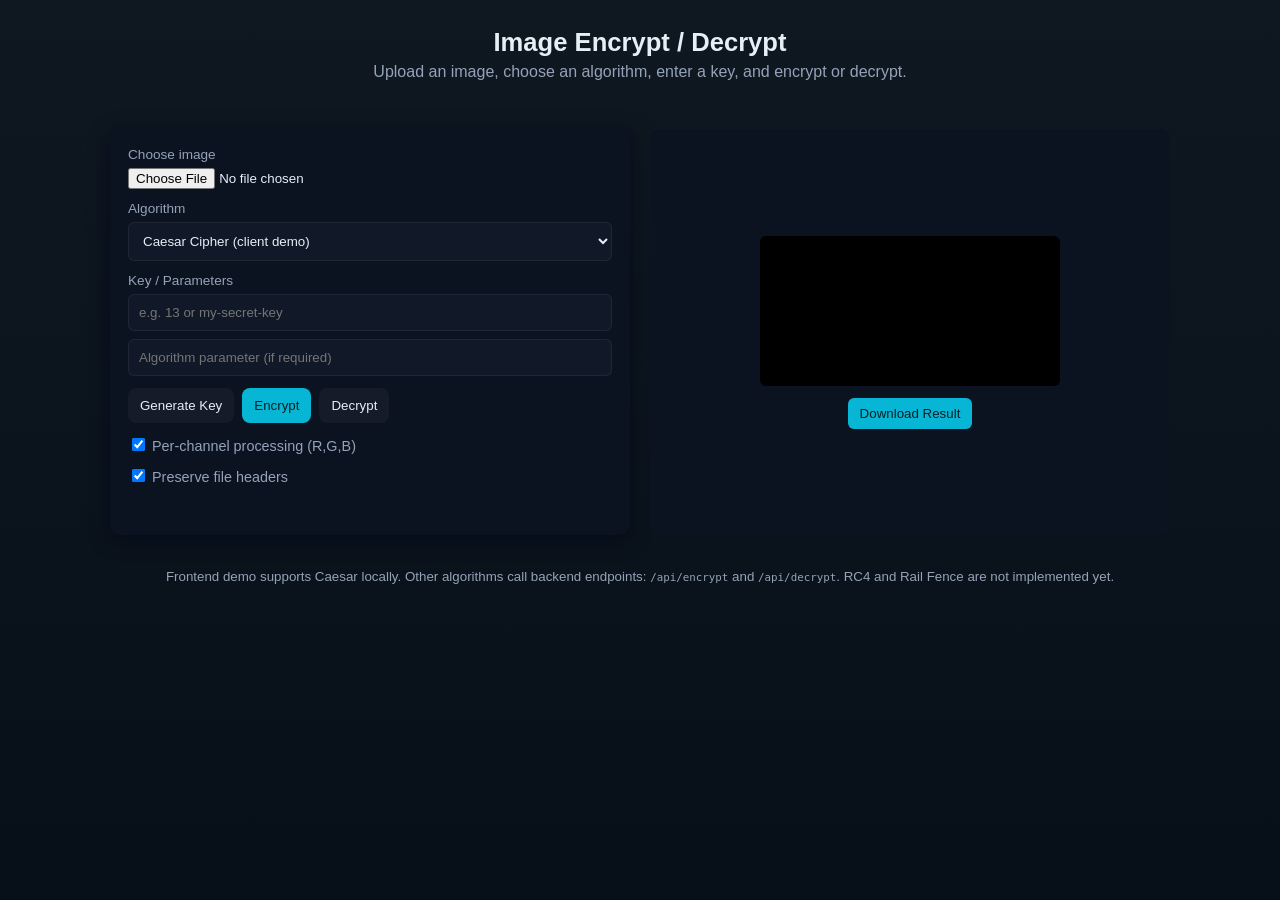
==== frontend/index.html @ 369f66a5 "Initial commit: cipher project report and implementation" ====
<!doctype html>
<html lang="en">
<head>
  <meta charset="utf-8">
  <meta name="viewport" content="width=device-width,initial-scale=1">
  <title>Cipher — Image Encrypt/Decrypt</title>
  <link rel="stylesheet" href="styles.css">
</head>
<body>
  <header>
    <h1>Image Encrypt / Decrypt</h1>
    <p class="subtitle">Upload an image, choose an algorithm, enter a key, and encrypt or decrypt.</p>
  </header>

  <main>
    <section class="controls">
      <label class="file">
        <span>Choose image</span>
        <input id="imageInput" type="file" accept="image/*">
      </label>

      <label class="select">
        <span>Algorithm</span>
        <select id="algorithm">
          <option value="caesar">Caesar Cipher (client demo)</option>
          <option value="multiplicative">Multiplicative Cipher</option>
          <option value="affine">Affine Cipher</option>
          <option value="playfair">Playfair Cipher</option>
          <option value="hill">Hill Cipher</option>
          <option value="railfence">Rail Fence Cipher</option>
          <option value="dh">Diffie-Hellman (key exchange)</option>
          <option value="rsa">RSA</option>
          <option value="rc4">RC4</option>
        </select>
      </label>
      <div id="algNote" class="alg-note" aria-live="polite"></div>

      <label class="key">
        <span>Key / Parameters</span>
        <input id="keyInput" type="text" placeholder="e.g. 13 or my-secret-key">
        <input id="paramInput" type="text" placeholder="Algorithm parameter (if required)" style="margin-top:8px;">
      </label>

      <div class="buttons">
        <button id="generateKey">Generate Key</button>
        <button id="encryptBtn" class="primary">Encrypt</button>
        <button id="decryptBtn">Decrypt</button>
      </div>

      <div class="options">
        <label><input id="perChannel" type="checkbox" checked> Per-channel processing (R,G,B)</label>
        <label><input id="preserveHeader" type="checkbox" checked> Preserve file headers</label>
      </div>

      <div id="messages" aria-live="polite"></div>
    </section>

    <section class="preview">
      <canvas id="canvas" aria-label="Image preview"></canvas>
      <div class="preview-actions">
        <button id="downloadBtn" disabled>Download Result</button>
      </div>
    </section>
  </main>

  <footer>
    <small>Frontend demo supports Caesar locally. Other algorithms call backend endpoints: <code>/api/encrypt</code> and <code>/api/decrypt</code>. RC4 and Rail Fence are not implemented yet.</small>
  </footer>

  <script src="app.js"></script>
</body>
</html>
---- frontend/styles.css ----
:root{
  --bg:#0f1720;
  --card:#0b1220;
  --muted:#94a3b8;
  --accent:#06b6d4;
  --soft:#111827;
  --glass:rgba(255,255,255,0.03);
}
*{box-sizing:border-box}
html,body{height:100%;margin:0;font-family:Inter,Segoe UI,Helvetica,Arial,sans-serif;background:linear-gradient(180deg,var(--bg),#071019);color:#e6eef6}
header{padding:28px 20px;text-align:center}
header h1{margin:0;font-size:1.6rem}
.subtitle{margin:6px 0 0;color:var(--muted)}
main{display:grid;grid-template-columns:1fr 1fr;gap:20px;padding:20px;max-width:1100px;margin:0 auto}
.controls{background:var(--card);padding:18px;border-radius:10px;box-shadow:0 4px 20px rgba(2,6,23,0.6)}
.preview{background:var(--card);padding:18px;border-radius:10px;display:flex;flex-direction:column;align-items:center;justify-content:center}
label{display:block;margin-bottom:12px}
label span{display:block;color:var(--muted);font-size:0.85rem;margin-bottom:6px}
.alg-note{color:var(--muted);font-size:0.9rem;margin:6px 0 12px}
.file input{display:inline-block}
.select select, .key input{width:100%;padding:10px;border-radius:6px;border:1px solid rgba(255,255,255,0.06);background:var(--soft);color:inherit}
.buttons{display:flex;gap:8px;margin-top:6px}
.buttons button{padding:10px 12px;border-radius:8px;border:0;background:rgba(255,255,255,0.04);color:inherit;cursor:pointer}
.buttons .primary{background:var(--accent);color:#052025}
.options{margin-top:12px;color:var(--muted);font-size:0.9rem}
#messages{margin-top:12px;color:var(--muted);min-height:20px}
canvas{max-width:100%;border-radius:6px;background:#000}
.preview-actions{margin-top:12px}
.preview-actions button{padding:8px 12px;border-radius:6px;border:0;background:var(--accent);color:#052025;cursor:pointer}
footer{text-align:center;padding:12px;color:var(--muted)}
@media (max-width:900px){main{grid-template-columns:1fr;padding:12px}}
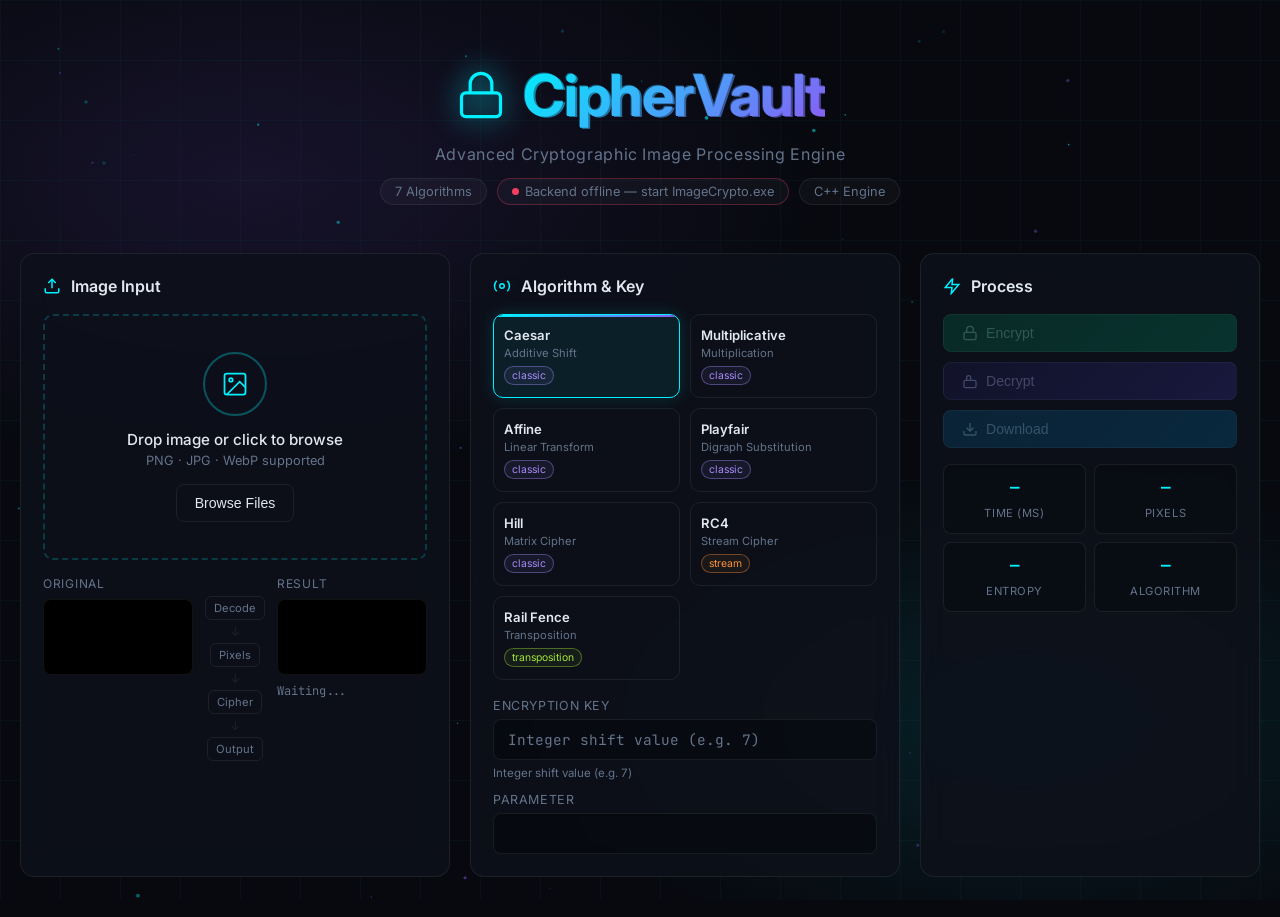
==== commit 3191fa97: "Refactor code structure for improved readability and maintainability" ====
--- a/frontend/index.html
+++ b/frontend/index.html
@@ -1,72 +1,281 @@
 <!doctype html>
 <html lang="en">
-<head>
-  <meta charset="utf-8">
-  <meta name="viewport" content="width=device-width,initial-scale=1">
-  <title>Cipher — Image Encrypt/Decrypt</title>
-  <link rel="stylesheet" href="styles.css">
-</head>
-<body>
-  <header>
-    <h1>Image Encrypt / Decrypt</h1>
-    <p class="subtitle">Upload an image, choose an algorithm, enter a key, and encrypt or decrypt.</p>
-  </header>
-
-  <main>
-    <section class="controls">
-      <label class="file">
-        <span>Choose image</span>
-        <input id="imageInput" type="file" accept="image/*">
-      </label>
-
-      <label class="select">
-        <span>Algorithm</span>
-        <select id="algorithm">
-          <option value="caesar">Caesar Cipher (client demo)</option>
-          <option value="multiplicative">Multiplicative Cipher</option>
-          <option value="affine">Affine Cipher</option>
-          <option value="playfair">Playfair Cipher</option>
-          <option value="hill">Hill Cipher</option>
-          <option value="railfence">Rail Fence Cipher</option>
-          <option value="dh">Diffie-Hellman (key exchange)</option>
-          <option value="rsa">RSA</option>
-          <option value="rc4">RC4</option>
-        </select>
-      </label>
-      <div id="algNote" class="alg-note" aria-live="polite"></div>
-
-      <label class="key">
-        <span>Key / Parameters</span>
-        <input id="keyInput" type="text" placeholder="e.g. 13 or my-secret-key">
-        <input id="paramInput" type="text" placeholder="Algorithm parameter (if required)" style="margin-top:8px;">
-      </label>
-
-      <div class="buttons">
-        <button id="generateKey">Generate Key</button>
-        <button id="encryptBtn" class="primary">Encrypt</button>
-        <button id="decryptBtn">Decrypt</button>
-      </div>
-
-      <div class="options">
-        <label><input id="perChannel" type="checkbox" checked> Per-channel processing (R,G,B)</label>
-        <label><input id="preserveHeader" type="checkbox" checked> Preserve file headers</label>
-      </div>
-
-      <div id="messages" aria-live="polite"></div>
-    </section>
-
-    <section class="preview">
-      <canvas id="canvas" aria-label="Image preview"></canvas>
-      <div class="preview-actions">
-        <button id="downloadBtn" disabled>Download Result</button>
-      </div>
-    </section>
-  </main>
-
-  <footer>
-    <small>Frontend demo supports Caesar locally. Other algorithms call backend endpoints: <code>/api/encrypt</code> and <code>/api/decrypt</code>. RC4 and Rail Fence are not implemented yet.</small>
-  </footer>
-
-  <script src="app.js"></script>
-</body>
-</html>+    <head>
+        <meta charset="UTF-8" />
+        <meta name="viewport" content="width=device-width, initial-scale=1.0" />
+        <title>CipherVault — Image Encryption System</title>
+        <link rel="stylesheet" href="styles.css" />
+        <link
+            href="https://fonts.googleapis.com/css2?family=Inter:wght@300;400;500;600;700&family=JetBrains+Mono:wght@400;500&display=swap"
+            rel="stylesheet"
+        />
+    </head>
+    <body>
+        <div class="bg-layer">
+            <div class="grid-lines"></div>
+            <canvas id="particleCanvas" class="particles"></canvas>
+        </div>
+
+        <header class="hero">
+            <div class="hero-inner">
+                <div class="brand">
+                    <div class="brand-icon">
+                        <svg
+                            viewBox="0 0 24 24"
+                            fill="none"
+                            stroke="currentColor"
+                            stroke-width="1.5"
+                        >
+                            <rect x="3" y="11" width="18" height="11" rx="2" />
+                            <path d="M7 11V7a5 5 0 0 1 10 0v4" />
+                        </svg>
+                    </div>
+                    <h1 class="brand-name" data-text="CipherVault">
+                        CipherVault
+                    </h1>
+                </div>
+                <p class="hero-tagline">
+                    Advanced Cryptographic Image Processing Engine
+                </p>
+                <div class="hero-meta">
+                    <span class="meta-badge">7 Algorithms</span>
+                    <span class="meta-badge" id="serverBadge"
+                        ><span class="meta-dot" id="serverDot"></span
+                        ><span id="serverStatus"
+                            >Checking backend...</span
+                        ></span
+                    >
+                    <span class="meta-badge">C++ Engine</span>
+                </div>
+            </div>
+        </header>
+
+        <main class="workspace">
+            <section class="panel upload-panel">
+                <div class="panel-header">
+                    <svg
+                        class="ph-icon"
+                        viewBox="0 0 24 24"
+                        fill="none"
+                        stroke="currentColor"
+                    >
+                        <path d="M21 15v4a2 2 0 0 1-2 2H5a2 2 0 0 1-2-2v-4" />
+                        <polyline points="17 8 12 3 7 8" />
+                        <line x1="12" y1="3" x2="12" y2="15" />
+                    </svg>
+                    <h2>Image Input</h2>
+                </div>
+
+                <div class="dropzone" id="dropzone">
+                    <input
+                        type="file"
+                        id="fileInput"
+                        accept="image/png,image/jpeg,image/webp"
+                        hidden
+                    />
+                    <div class="dz-idle" id="dzIdle">
+                        <div class="dz-icon-ring">
+                            <svg
+                                viewBox="0 0 24 24"
+                                fill="none"
+                                stroke="currentColor"
+                            >
+                                <rect
+                                    x="3"
+                                    y="3"
+                                    width="18"
+                                    height="18"
+                                    rx="2"
+                                />
+                                <circle cx="8.5" cy="8.5" r="1.5" />
+                                <polyline points="21 15 16 10 5 21" />
+                            </svg>
+                        </div>
+                        <p class="dz-title">Drop image or click to browse</p>
+                        <p class="dz-sub">PNG · JPG · WebP supported</p>
+                        <button class="btn btn-outline" id="browseBtn">
+                            Browse Files
+                        </button>
+                    </div>
+                </div>
+
+                <div class="compare-area" id="compareArea" hidden>
+                    <div class="img-slot">
+                        <span class="img-slot-label">Original</span>
+                        <canvas id="canvasOriginal"></canvas>
+                        <span class="img-slot-info" id="infoOriginal"></span>
+                    </div>
+                    <div class="pipeline-vis" id="pipelineVis">
+                        <div class="pv-step" data-step="decode">Decode</div>
+                        <div class="pv-arrow">↓</div>
+                        <div class="pv-step" data-step="extract">Pixels</div>
+                        <div class="pv-arrow">↓</div>
+                        <div class="pv-step" data-step="cipher">Cipher</div>
+                        <div class="pv-arrow">↓</div>
+                        <div class="pv-step" data-step="reconstruct">
+                            Output
+                        </div>
+                    </div>
+                    <div class="img-slot">
+                        <span class="img-slot-label" id="resultLabel"
+                            >Result</span
+                        >
+                        <canvas id="canvasResult"></canvas>
+                        <span class="img-slot-info" id="infoResult"
+                            >Waiting...</span
+                        >
+                    </div>
+                </div>
+            </section>
+
+            <section class="panel config-panel">
+                <div class="panel-header">
+                    <svg
+                        class="ph-icon"
+                        viewBox="0 0 24 24"
+                        fill="none"
+                        stroke="currentColor"
+                    >
+                        <circle cx="12" cy="12" r="3" />
+                        <path
+                            d="M19.07 4.93a10 10 0 0 1 0 14.14M4.93 19.07a10 10 0 0 1 0-14.14"
+                        />
+                    </svg>
+                    <h2>Algorithm &amp; Key</h2>
+                </div>
+
+                <div class="alg-grid" id="algGrid"></div>
+
+                <div class="key-area">
+                    <div class="field-group" id="fieldKey">
+                        <label class="field-label">Encryption Key</label>
+                        <input
+                            type="text"
+                            class="field-input mono"
+                            id="keyInput"
+                            placeholder="Enter key"
+                            autocomplete="off"
+                        />
+                        <span class="field-hint" id="keyHint"></span>
+                    </div>
+                    <div class="field-group" id="fieldParam" hidden>
+                        <label class="field-label" id="paramLabel"
+                            >Parameter</label
+                        >
+                        <input
+                            type="text"
+                            class="field-input mono"
+                            id="paramInput"
+                            placeholder=""
+                            autocomplete="off"
+                        />
+                    </div>
+                </div>
+            </section>
+
+            <section class="panel action-panel">
+                <div class="panel-header">
+                    <svg
+                        class="ph-icon"
+                        viewBox="0 0 24 24"
+                        fill="none"
+                        stroke="currentColor"
+                    >
+                        <polyline
+                            points="13 2 3 14 12 14 11 22 21 10 12 10 13 2"
+                        />
+                    </svg>
+                    <h2>Process</h2>
+                </div>
+
+                <div class="action-btns">
+                    <button class="btn btn-encrypt" id="btnEncrypt" disabled>
+                        <svg
+                            viewBox="0 0 24 24"
+                            fill="none"
+                            stroke="currentColor"
+                        >
+                            <rect x="3" y="11" width="18" height="11" rx="2" />
+                            <path d="M7 11V7a5 5 0 0 1 10 0v4" />
+                        </svg>
+                        Encrypt
+                    </button>
+                    <button class="btn btn-decrypt" id="btnDecrypt" disabled>
+                        <svg
+                            viewBox="0 0 24 24"
+                            fill="none"
+                            stroke="currentColor"
+                        >
+                            <rect x="3" y="11" width="18" height="11" rx="2" />
+                            <path d="M7 11V7a3 3 0 0 1 6 0v4" />
+                        </svg>
+                        Decrypt
+                    </button>
+                    <button class="btn btn-download" id="btnDownload" disabled>
+                        <svg
+                            viewBox="0 0 24 24"
+                            fill="none"
+                            stroke="currentColor"
+                        >
+                            <path
+                                d="M21 15v4a2 2 0 0 1-2 2H5a2 2 0 0 1-2-2v-4"
+                            />
+                            <polyline points="7 10 12 15 17 10" />
+                            <line x1="12" y1="15" x2="12" y2="3" />
+                        </svg>
+                        Download
+                    </button>
+                </div>
+
+                <div class="proc-state" id="procState" hidden>
+                    <div class="proc-ring-wrap">
+                        <div class="proc-ring"></div>
+                        <div class="proc-ring proc-ring-inner"></div>
+                    </div>
+                    <p class="proc-label" id="procLabel">Processing…</p>
+                    <div class="proc-bar-wrap">
+                        <div class="proc-bar" id="procBar"></div>
+                    </div>
+                </div>
+
+                <div class="msg-box" id="msgBox" hidden></div>
+
+                <div class="stats-grid" id="statsGrid" hidden>
+                    <div class="stat-tile">
+                        <span class="st-val" id="stTime">—</span>
+                        <span class="st-key">Time (ms)</span>
+                    </div>
+                    <div class="stat-tile">
+                        <span class="st-val" id="stPixels">—</span>
+                        <span class="st-key">Pixels</span>
+                    </div>
+                    <div class="stat-tile">
+                        <span class="st-val" id="stEntropy">—</span>
+                        <span class="st-key">Entropy</span>
+                    </div>
+                    <div class="stat-tile">
+                        <span class="st-val" id="stAlg">—</span>
+                        <span class="st-key">Algorithm</span>
+                    </div>
+                </div>
+            </section>
+        </main>
+
+        <div class="overlay" id="overlay" hidden>
+            <div class="ov-inner">
+                <div class="ov-rings">
+                    <div class="ov-ring r1"></div>
+                    <div class="ov-ring r2"></div>
+                    <div class="ov-ring r3"></div>
+                </div>
+                <p class="ov-title" id="ovTitle">Encrypting…</p>
+                <p class="ov-sub" id="ovSub">
+                    Sending image to C++ backend engine
+                </p>
+                <div class="ov-steps" id="ovSteps"></div>
+            </div>
+        </div>
+
+        <script src="app.js"></script>
+    </body>
+</html>
--- a/frontend/styles.css
+++ b/frontend/styles.css
@@ -1,31 +1,858 @@
-:root{
-  --bg:#0f1720;
-  --card:#0b1220;
-  --muted:#94a3b8;
-  --accent:#06b6d4;
-  --soft:#111827;
-  --glass:rgba(255,255,255,0.03);
-}
-*{box-sizing:border-box}
-html,body{height:100%;margin:0;font-family:Inter,Segoe UI,Helvetica,Arial,sans-serif;background:linear-gradient(180deg,var(--bg),#071019);color:#e6eef6}
-header{padding:28px 20px;text-align:center}
-header h1{margin:0;font-size:1.6rem}
-.subtitle{margin:6px 0 0;color:var(--muted)}
-main{display:grid;grid-template-columns:1fr 1fr;gap:20px;padding:20px;max-width:1100px;margin:0 auto}
-.controls{background:var(--card);padding:18px;border-radius:10px;box-shadow:0 4px 20px rgba(2,6,23,0.6)}
-.preview{background:var(--card);padding:18px;border-radius:10px;display:flex;flex-direction:column;align-items:center;justify-content:center}
-label{display:block;margin-bottom:12px}
-label span{display:block;color:var(--muted);font-size:0.85rem;margin-bottom:6px}
-.alg-note{color:var(--muted);font-size:0.9rem;margin:6px 0 12px}
-.file input{display:inline-block}
-.select select, .key input{width:100%;padding:10px;border-radius:6px;border:1px solid rgba(255,255,255,0.06);background:var(--soft);color:inherit}
-.buttons{display:flex;gap:8px;margin-top:6px}
-.buttons button{padding:10px 12px;border-radius:8px;border:0;background:rgba(255,255,255,0.04);color:inherit;cursor:pointer}
-.buttons .primary{background:var(--accent);color:#052025}
-.options{margin-top:12px;color:var(--muted);font-size:0.9rem}
-#messages{margin-top:12px;color:var(--muted);min-height:20px}
-canvas{max-width:100%;border-radius:6px;background:#000}
-.preview-actions{margin-top:12px}
-.preview-actions button{padding:8px 12px;border-radius:6px;border:0;background:var(--accent);color:#052025;cursor:pointer}
-footer{text-align:center;padding:12px;color:var(--muted)}
-@media (max-width:900px){main{grid-template-columns:1fr;padding:12px}}
+:root {
+    --bg: #07090f;
+    --bg2: #0c1018;
+    --card: rgba(13, 17, 26, 0.85);
+    --cyan: #00f0ff;
+    --purple: #8b5cf6;
+    --pink: #f43f5e;
+    --green: #22d3ee;
+    --border: rgba(255, 255, 255, 0.07);
+    --text: #e2e8f0;
+    --muted: #64748b;
+    --radius: 14px;
+    --trans: 0.25s ease;
+}
+* {
+    box-sizing: border-box;
+    margin: 0;
+    padding: 0;
+}
+html {
+    scroll-behavior: smooth;
+}
+body {
+    font-family: "Inter", sans-serif;
+    background: var(--bg);
+    color: var(--text);
+    min-height: 100vh;
+    overflow-x: hidden;
+}
+
+/* ─── BACKGROUND ─── */
+.bg-layer {
+    position: fixed;
+    inset: 0;
+    z-index: 0;
+    pointer-events: none;
+    background:
+        radial-gradient(
+            ellipse 80% 60% at 20% 20%,
+            rgba(139, 92, 246, 0.12) 0,
+            transparent 55%
+        ),
+        radial-gradient(
+            ellipse 70% 50% at 80% 80%,
+            rgba(0, 240, 255, 0.1) 0,
+            transparent 55%
+        ),
+        var(--bg);
+}
+.grid-lines {
+    position: absolute;
+    inset: 0;
+    background-image:
+        linear-gradient(rgba(0, 240, 255, 0.03) 1px, transparent 1px),
+        linear-gradient(90deg, rgba(0, 240, 255, 0.03) 1px, transparent 1px);
+    background-size: 60px 60px;
+    animation: gridScroll 30s linear infinite;
+}
+@keyframes gridScroll {
+    to {
+        background-position: 60px 60px;
+    }
+}
+.particles {
+    position: absolute;
+    inset: 0;
+    width: 100%;
+    height: 100%;
+}
+
+/* ─── HERO ─── */
+.hero {
+    position: relative;
+    z-index: 1;
+    text-align: center;
+    padding: 60px 20px 48px;
+}
+.hero-inner {
+    display: inline-flex;
+    flex-direction: column;
+    align-items: center;
+    gap: 14px;
+}
+.brand {
+    display: flex;
+    align-items: center;
+    gap: 16px;
+}
+.brand-icon {
+    width: 52px;
+    height: 52px;
+    color: var(--cyan);
+    filter: drop-shadow(0 0 14px var(--cyan));
+    animation: floatY 3s ease-in-out infinite;
+}
+@keyframes floatY {
+    0%,
+    100% {
+        transform: translateY(0);
+    }
+    50% {
+        transform: translateY(-8px);
+    }
+}
+.brand-name {
+    font-size: clamp(2rem, 5vw, 3.6rem);
+    font-weight: 700;
+    letter-spacing: -0.02em;
+    background: linear-gradient(135deg, var(--cyan), var(--purple));
+    -webkit-background-clip: text;
+    -webkit-text-fill-color: transparent;
+    background-clip: text;
+    position: relative;
+}
+.brand-name::before,
+.brand-name::after {
+    content: attr(data-text);
+    position: absolute;
+    inset: 0;
+    background: inherit;
+    -webkit-background-clip: text;
+    -webkit-text-fill-color: transparent;
+    background-clip: text;
+}
+.brand-name::before {
+    animation: glitch1 4s infinite;
+    left: 2px;
+    top: 1px;
+    opacity: 0.6;
+}
+.brand-name::after {
+    animation: glitch2 4s infinite;
+    left: -2px;
+    top: -1px;
+    opacity: 0.4;
+}
+@keyframes glitch1 {
+    0%,
+    94%,
+    100% {
+        transform: translate(0);
+    }
+    95% {
+        transform: translate(-3px, 1px);
+    }
+    97% {
+        transform: translate(3px, -1px);
+    }
+}
+@keyframes glitch2 {
+    0%,
+    94%,
+    100% {
+        transform: translate(0);
+    }
+    95% {
+        transform: translate(3px, 1px);
+    }
+    97% {
+        transform: translate(-3px, -1px);
+    }
+}
+.hero-tagline {
+    color: var(--muted);
+    font-size: 1rem;
+    letter-spacing: 0.04em;
+}
+.hero-meta {
+    display: flex;
+    gap: 10px;
+    flex-wrap: wrap;
+    justify-content: center;
+}
+.meta-badge {
+    display: flex;
+    align-items: center;
+    gap: 6px;
+    padding: 5px 14px;
+    border: 1px solid var(--border);
+    border-radius: 999px;
+    font-size: 0.8rem;
+    color: var(--muted);
+    background: rgba(255, 255, 255, 0.03);
+}
+.meta-dot {
+    width: 7px;
+    height: 7px;
+    border-radius: 50%;
+    background: var(--muted);
+}
+.meta-dot.online {
+    background: var(--green);
+    box-shadow: 0 0 8px var(--green);
+    animation: blink 2s infinite;
+}
+.meta-dot.offline {
+    background: var(--pink);
+}
+@keyframes blink {
+    0%,
+    100% {
+        opacity: 1;
+    }
+    50% {
+        opacity: 0.4;
+    }
+}
+
+/* ─── WORKSPACE ─── */
+.workspace {
+    position: relative;
+    z-index: 1;
+    display: grid;
+    grid-template-columns: 1fr 1fr 340px;
+    gap: 20px;
+    max-width: 1400px;
+    margin: 0 auto;
+    padding: 0 20px 40px;
+}
+@media (max-width: 1100px) {
+    .workspace {
+        grid-template-columns: 1fr 1fr;
+    }
+}
+@media (max-width: 720px) {
+    .workspace {
+        grid-template-columns: 1fr;
+    }
+}
+
+/* ─── PANELS ─── */
+.panel {
+    background: var(--card);
+    border: 1px solid var(--border);
+    border-radius: var(--radius);
+    padding: 22px;
+    backdrop-filter: blur(16px);
+    transition: border-color var(--trans);
+}
+.panel:hover {
+    border-color: rgba(0, 240, 255, 0.14);
+}
+.panel-header {
+    display: flex;
+    align-items: center;
+    gap: 10px;
+    margin-bottom: 18px;
+}
+.panel-header h2 {
+    font-size: 1rem;
+    font-weight: 600;
+    color: var(--text);
+}
+.ph-icon {
+    width: 18px;
+    height: 18px;
+    stroke: var(--cyan);
+    stroke-width: 2;
+    flex-shrink: 0;
+}
+
+/* ─── DROP ZONE ─── */
+.dropzone {
+    border: 2px dashed rgba(0, 240, 255, 0.2);
+    border-radius: 10px;
+    padding: 36px 20px;
+    text-align: center;
+    cursor: pointer;
+    transition: all var(--trans);
+    position: relative;
+    overflow: hidden;
+}
+.dropzone::after {
+    content: "";
+    position: absolute;
+    inset: 0;
+    background: linear-gradient(
+        135deg,
+        rgba(0, 240, 255, 0.04),
+        rgba(139, 92, 246, 0.04)
+    );
+    opacity: 0;
+    transition: opacity var(--trans);
+}
+.dropzone:hover,
+.dropzone.dragging {
+    border-color: var(--cyan);
+    background: rgba(0, 240, 255, 0.04);
+}
+.dropzone:hover::after,
+.dropzone.dragging::after {
+    opacity: 1;
+}
+.dz-icon-ring {
+    display: inline-flex;
+    align-items: center;
+    justify-content: center;
+    width: 64px;
+    height: 64px;
+    border: 2px solid rgba(0, 240, 255, 0.3);
+    border-radius: 50%;
+    color: var(--cyan);
+    margin-bottom: 14px;
+    animation: ringPulse 3s ease-in-out infinite;
+}
+@keyframes ringPulse {
+    0%,
+    100% {
+        box-shadow: 0 0 0 0 rgba(0, 240, 255, 0.3);
+    }
+    50% {
+        box-shadow: 0 0 0 10px rgba(0, 240, 255, 0);
+    }
+}
+.dz-icon-ring svg {
+    width: 28px;
+    height: 28px;
+    stroke-width: 1.5;
+}
+.dz-title {
+    font-size: 0.95rem;
+    font-weight: 500;
+    margin-bottom: 4px;
+}
+.dz-sub {
+    font-size: 0.8rem;
+    color: var(--muted);
+    margin-bottom: 16px;
+}
+
+/* ─── IMAGE COMPARE ─── */
+.compare-area {
+    margin-top: 16px;
+    display: grid;
+    grid-template-columns: 1fr auto 1fr;
+    gap: 12px;
+    align-items: start;
+}
+.img-slot {
+    display: flex;
+    flex-direction: column;
+    gap: 8px;
+}
+.img-slot-label {
+    font-size: 0.75rem;
+    color: var(--muted);
+    text-transform: uppercase;
+    letter-spacing: 0.06em;
+}
+.img-slot canvas {
+    width: 100%;
+    height: auto;
+    border-radius: 8px;
+    border: 1px solid var(--border);
+    background: #000;
+    display: block;
+    max-height: 220px;
+    object-fit: contain;
+}
+.img-slot-info {
+    font-size: 0.75rem;
+    color: var(--muted);
+    font-family: "JetBrains Mono", monospace;
+}
+
+/* ─── PIPELINE VIS ─── */
+.pipeline-vis {
+    display: flex;
+    flex-direction: column;
+    align-items: center;
+    gap: 4px;
+    padding-top: 20px;
+}
+.pv-step {
+    font-size: 0.7rem;
+    color: var(--muted);
+    padding: 4px 8px;
+    border: 1px solid var(--border);
+    border-radius: 6px;
+    white-space: nowrap;
+    transition: all 0.3s;
+}
+.pv-step.active {
+    border-color: var(--cyan);
+    color: var(--cyan);
+    background: rgba(0, 240, 255, 0.08);
+    box-shadow: 0 0 8px rgba(0, 240, 255, 0.2);
+}
+.pv-step.done {
+    border-color: var(--green);
+    color: var(--green);
+    background: rgba(34, 211, 238, 0.06);
+}
+.pv-arrow {
+    font-size: 0.8rem;
+    color: var(--border);
+}
+
+/* ─── ALGORITHM GRID ─── */
+.alg-grid {
+    display: grid;
+    grid-template-columns: repeat(auto-fill, minmax(140px, 1fr));
+    gap: 10px;
+    margin-bottom: 18px;
+}
+.alg-card {
+    padding: 12px 10px;
+    border: 1px solid var(--border);
+    border-radius: 10px;
+    cursor: pointer;
+    transition: all var(--trans);
+    position: relative;
+    overflow: hidden;
+}
+.alg-card::before {
+    content: "";
+    position: absolute;
+    top: 0;
+    left: 0;
+    right: 0;
+    height: 2px;
+    background: linear-gradient(90deg, var(--cyan), var(--purple));
+    transform: scaleX(0);
+    transform-origin: left;
+    transition: transform var(--trans);
+}
+.alg-card:hover {
+    border-color: rgba(0, 240, 255, 0.3);
+    background: rgba(0, 240, 255, 0.04);
+    transform: translateY(-2px);
+}
+.alg-card:hover::before,
+.alg-card.selected::before {
+    transform: scaleX(1);
+}
+.alg-card.selected {
+    border-color: var(--cyan);
+    background: rgba(0, 240, 255, 0.07);
+    box-shadow: 0 0 16px rgba(0, 240, 255, 0.15);
+}
+.alg-card-name {
+    font-size: 0.82rem;
+    font-weight: 600;
+    margin-bottom: 3px;
+}
+.alg-card-type {
+    font-size: 0.7rem;
+    color: var(--muted);
+}
+.alg-card-badge {
+    display: inline-block;
+    margin-top: 6px;
+    padding: 2px 7px;
+    border-radius: 999px;
+    font-size: 0.65rem;
+    border: 1px solid currentColor;
+}
+.badge-classic {
+    color: #a78bfa;
+    border-color: rgba(167, 139, 250, 0.4);
+    background: rgba(167, 139, 250, 0.08);
+}
+.badge-modern {
+    color: var(--cyan);
+    border-color: rgba(0, 240, 255, 0.4);
+    background: rgba(0, 240, 255, 0.06);
+}
+.badge-stream {
+    color: #fb923c;
+    border-color: rgba(251, 146, 60, 0.4);
+    background: rgba(251, 146, 60, 0.06);
+}
+.badge-transposition {
+    color: #a3e635;
+    border-color: rgba(163, 230, 53, 0.4);
+    background: rgba(163, 230, 53, 0.06);
+}
+
+/* ─── KEY INPUTS ─── */
+.key-area {
+    display: flex;
+    flex-direction: column;
+    gap: 12px;
+}
+.field-group {
+    display: flex;
+    flex-direction: column;
+    gap: 6px;
+}
+.field-label {
+    font-size: 0.78rem;
+    color: var(--muted);
+    text-transform: uppercase;
+    letter-spacing: 0.05em;
+}
+.field-input {
+    padding: 10px 14px;
+    background: rgba(0, 0, 0, 0.3);
+    border: 1px solid var(--border);
+    border-radius: 8px;
+    color: var(--text);
+    font-size: 0.9rem;
+    outline: none;
+    transition: all var(--trans);
+}
+.field-input.mono {
+    font-family: "JetBrains Mono", monospace;
+}
+.field-input:focus {
+    border-color: var(--cyan);
+    box-shadow: 0 0 0 3px rgba(0, 240, 255, 0.1);
+}
+.field-input::placeholder {
+    color: var(--muted);
+}
+.field-hint {
+    font-size: 0.72rem;
+    color: var(--muted);
+}
+
+/* ─── BUTTONS ─── */
+.btn {
+    display: inline-flex;
+    align-items: center;
+    gap: 8px;
+    padding: 10px 18px;
+    border: none;
+    border-radius: 8px;
+    font-size: 0.88rem;
+    font-weight: 500;
+    cursor: pointer;
+    transition: all var(--trans);
+    outline: none;
+    white-space: nowrap;
+    position: relative;
+    overflow: hidden;
+}
+.btn svg {
+    width: 16px;
+    height: 16px;
+    stroke-width: 2;
+    flex-shrink: 0;
+}
+.btn::after {
+    content: "";
+    position: absolute;
+    inset: 0;
+    background: rgba(255, 255, 255, 0.08);
+    opacity: 0;
+    transition: opacity var(--trans);
+}
+.btn:hover:not(:disabled)::after {
+    opacity: 1;
+}
+.btn:active:not(:disabled) {
+    transform: scale(0.97);
+}
+.btn:disabled {
+    opacity: 0.35;
+    cursor: not-allowed;
+}
+.btn-outline {
+    background: transparent;
+    border: 1px solid var(--border);
+    color: var(--text);
+}
+.btn-outline:hover:not(:disabled) {
+    border-color: var(--cyan);
+    color: var(--cyan);
+}
+.btn-encrypt {
+    background: linear-gradient(135deg, #065f46, #047857);
+    color: #6ee7b7;
+    border: 1px solid rgba(110, 231, 183, 0.2);
+}
+.btn-encrypt:hover:not(:disabled) {
+    box-shadow: 0 0 20px rgba(34, 197, 94, 0.3);
+    transform: translateY(-1px);
+}
+.btn-decrypt {
+    background: linear-gradient(135deg, #1e1b4b, #312e81);
+    color: #a5b4fc;
+    border: 1px solid rgba(165, 180, 252, 0.2);
+}
+.btn-decrypt:hover:not(:disabled) {
+    box-shadow: 0 0 20px rgba(139, 92, 246, 0.3);
+    transform: translateY(-1px);
+}
+.btn-download {
+    background: linear-gradient(135deg, #0c4a6e, #075985);
+    color: #7dd3fc;
+    border: 1px solid rgba(125, 211, 252, 0.2);
+}
+.btn-download:hover:not(:disabled) {
+    box-shadow: 0 0 20px rgba(0, 240, 255, 0.3);
+    transform: translateY(-1px);
+}
+.action-btns {
+    display: flex;
+    flex-direction: column;
+    gap: 10px;
+    margin-bottom: 16px;
+}
+
+/* ─── PROCESSING STATE ─── */
+.proc-state {
+    padding: 18px;
+    background: rgba(0, 0, 0, 0.2);
+    border-radius: 10px;
+    border: 1px solid var(--border);
+    text-align: center;
+    margin-bottom: 12px;
+}
+.proc-ring-wrap {
+    position: relative;
+    width: 54px;
+    height: 54px;
+    margin: 0 auto 12px;
+}
+.proc-ring {
+    position: absolute;
+    inset: 0;
+    border-radius: 50%;
+    border: 3px solid transparent;
+    border-top-color: var(--cyan);
+    animation: spin 1s linear infinite;
+}
+.proc-ring-inner {
+    inset: 8px;
+    border-top-color: var(--purple);
+    animation-duration: 0.7s;
+    animation-direction: reverse;
+}
+@keyframes spin {
+    to {
+        transform: rotate(360deg);
+    }
+}
+.proc-label {
+    font-size: 0.85rem;
+    margin-bottom: 10px;
+    color: var(--text);
+}
+.proc-bar-wrap {
+    height: 4px;
+    background: rgba(255, 255, 255, 0.06);
+    border-radius: 2px;
+    overflow: hidden;
+}
+.proc-bar {
+    height: 100%;
+    background: linear-gradient(90deg, var(--cyan), var(--purple));
+    border-radius: 2px;
+    width: 0%;
+    transition: width 0.4s ease;
+    box-shadow: 0 0 8px var(--cyan);
+}
+
+/* ─── MESSAGE BOX ─── */
+.msg-box {
+    padding: 12px 14px;
+    border-radius: 8px;
+    font-size: 0.85rem;
+    margin-bottom: 12px;
+}
+.msg-box.success {
+    background: rgba(34, 197, 94, 0.08);
+    border: 1px solid rgba(34, 197, 94, 0.25);
+    color: #86efac;
+}
+.msg-box.error {
+    background: rgba(244, 63, 94, 0.08);
+    border: 1px solid rgba(244, 63, 94, 0.25);
+    color: #fda4af;
+}
+.msg-box.info {
+    background: rgba(0, 240, 255, 0.06);
+    border: 1px solid rgba(0, 240, 255, 0.2);
+    color: var(--cyan);
+}
+
+/* ─── STATS ─── */
+.stats-grid {
+    display: grid;
+    grid-template-columns: 1fr 1fr;
+    gap: 8px;
+}
+.stat-tile {
+    padding: 12px;
+    background: rgba(0, 0, 0, 0.2);
+    border: 1px solid var(--border);
+    border-radius: 8px;
+    text-align: center;
+}
+.st-val {
+    display: block;
+    font-size: 1rem;
+    font-weight: 700;
+    font-family: "JetBrains Mono", monospace;
+    color: var(--cyan);
+    margin-bottom: 3px;
+}
+.st-key {
+    font-size: 0.7rem;
+    color: var(--muted);
+    text-transform: uppercase;
+    letter-spacing: 0.05em;
+}
+
+/* ─── OVERLAY ─── */
+.overlay {
+    position: fixed;
+    inset: 0;
+    z-index: 100;
+    background: rgba(7, 9, 15, 0.93);
+    backdrop-filter: blur(12px);
+    display: flex;
+    align-items: center;
+    justify-content: center;
+}
+.overlay[hidden] {
+    display: none;
+}
+.ov-inner {
+    text-align: center;
+    max-width: 400px;
+    padding: 20px;
+}
+.ov-rings {
+    position: relative;
+    width: 120px;
+    height: 120px;
+    margin: 0 auto 28px;
+}
+.ov-ring {
+    position: absolute;
+    border-radius: 50%;
+    border: 2px solid transparent;
+}
+.r1 {
+    inset: 0;
+    border-top-color: var(--cyan);
+    animation: spin 2s linear infinite;
+    box-shadow: inset 0 0 20px rgba(0, 240, 255, 0.1);
+}
+.r2 {
+    inset: 12px;
+    border-top-color: var(--purple);
+    animation: spin 1.5s linear infinite reverse;
+}
+.r3 {
+    inset: 24px;
+    border-top-color: var(--pink);
+    animation: spin 1s linear infinite;
+}
+.ov-title {
+    font-size: 1.4rem;
+    font-weight: 600;
+    margin-bottom: 8px;
+    background: linear-gradient(135deg, var(--cyan), var(--purple));
+    -webkit-background-clip: text;
+    -webkit-text-fill-color: transparent;
+    background-clip: text;
+}
+.ov-sub {
+    font-size: 0.85rem;
+    color: var(--muted);
+    margin-bottom: 18px;
+}
+.ov-steps {
+    display: flex;
+    flex-direction: column;
+    gap: 6px;
+    text-align: left;
+}
+.ov-step {
+    display: flex;
+    align-items: center;
+    gap: 10px;
+    padding: 8px 12px;
+    border-radius: 6px;
+    font-size: 0.8rem;
+    background: rgba(255, 255, 255, 0.03);
+    border: 1px solid var(--border);
+    transition: all 0.3s;
+}
+.ov-step.active {
+    border-color: var(--cyan);
+    background: rgba(0, 240, 255, 0.06);
+    color: var(--cyan);
+}
+.ov-step.done {
+    border-color: var(--green);
+    background: rgba(34, 211, 238, 0.04);
+    color: #6ee7b7;
+}
+.ov-step-dot {
+    width: 8px;
+    height: 8px;
+    border-radius: 50%;
+    background: currentColor;
+    flex-shrink: 0;
+}
+.ov-step.active .ov-step-dot {
+    animation: blink 0.8s infinite;
+}
+
+/* ─── SERVER STATUS ─── */
+#serverBadge.connected {
+    border-color: rgba(34, 197, 94, 0.3);
+}
+#serverBadge.disconnected {
+    border-color: rgba(244, 63, 94, 0.3);
+}
+
+/* ─── SCROLLBAR ─── */
+::-webkit-scrollbar {
+    width: 6px;
+    height: 6px;
+}
+::-webkit-scrollbar-track {
+    background: transparent;
+}
+::-webkit-scrollbar-thumb {
+    background: rgba(255, 255, 255, 0.1);
+    border-radius: 3px;
+}
+::-webkit-scrollbar-thumb:hover {
+    background: rgba(255, 255, 255, 0.2);
+}
+
+/* ─── RESPONSIVE ─── */
+@media (max-width: 720px) {
+    .hero {
+        padding: 40px 16px 30px;
+    }
+    .workspace {
+        padding: 0 12px 30px;
+        gap: 14px;
+    }
+    .panel {
+        padding: 16px;
+    }
+    .compare-area {
+        grid-template-columns: 1fr;
+        gap: 16px;
+    }
+    .pipeline-vis {
+        flex-direction: row;
+        padding-top: 0;
+    }
+    .pv-arrow {
+        transform: rotate(-90deg);
+    }
+    .alg-grid {
+        grid-template-columns: repeat(2, 1fr);
+    }
+}
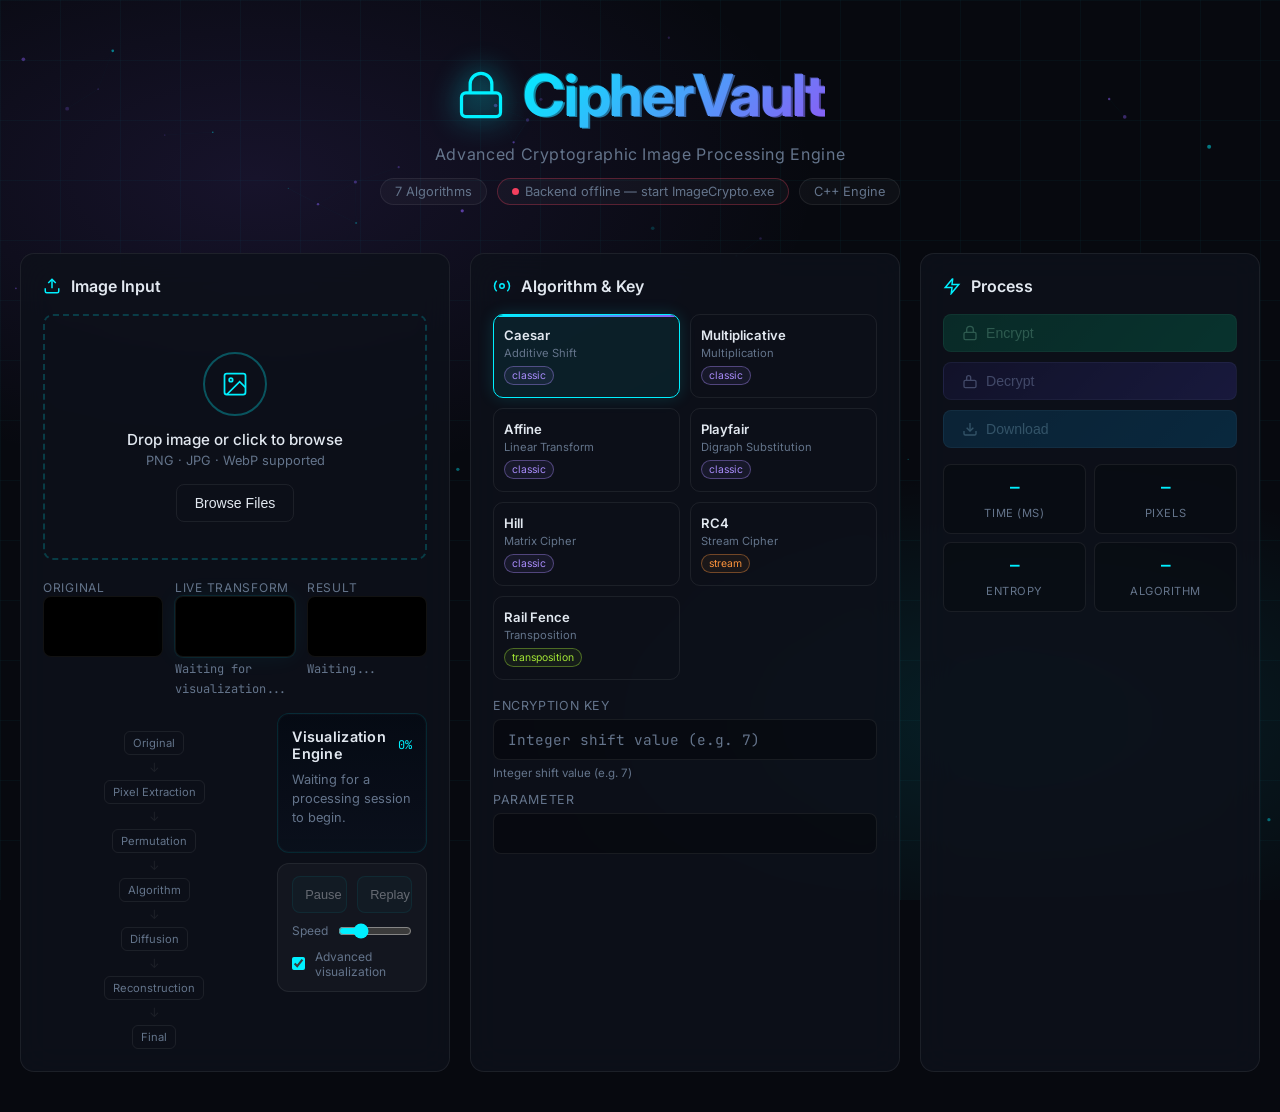
==== commit 3e751150: "feat: enhance frontend visualization with new comparison layout and controls - Updated index.html to" ====
--- a/frontend/index.html
+++ b/frontend/index.html
@@ -100,30 +100,99 @@
                 </div>
 
                 <div class="compare-area" id="compareArea" hidden>
-                    <div class="img-slot">
-                        <span class="img-slot-label">Original</span>
-                        <canvas id="canvasOriginal"></canvas>
-                        <span class="img-slot-info" id="infoOriginal"></span>
-                    </div>
-                    <div class="pipeline-vis" id="pipelineVis">
-                        <div class="pv-step" data-step="decode">Decode</div>
-                        <div class="pv-arrow">↓</div>
-                        <div class="pv-step" data-step="extract">Pixels</div>
-                        <div class="pv-arrow">↓</div>
-                        <div class="pv-step" data-step="cipher">Cipher</div>
-                        <div class="pv-arrow">↓</div>
-                        <div class="pv-step" data-step="reconstruct">
-                            Output
-                        </div>
-                    </div>
-                    <div class="img-slot">
-                        <span class="img-slot-label" id="resultLabel"
-                            >Result</span
-                        >
-                        <canvas id="canvasResult"></canvas>
-                        <span class="img-slot-info" id="infoResult"
-                            >Waiting...</span
-                        >
+                    <div class="compare-grid">
+                        <div class="img-slot">
+                            <span class="img-slot-label">Original</span>
+                            <canvas id="canvasOriginal"></canvas>
+                            <span class="img-slot-info" id="infoOriginal"></span>
+                        </div>
+                        <div class="img-slot live-slot">
+                            <span class="img-slot-label">Live Transform</span>
+                            <canvas id="canvasLive"></canvas>
+                            <span class="img-slot-info" id="infoLive"
+                                >Waiting for visualization...</span
+                            >
+                        </div>
+                        <div class="img-slot">
+                            <span class="img-slot-label" id="resultLabel"
+                                >Result</span
+                            >
+                            <canvas id="canvasResult"></canvas>
+                            <span class="img-slot-info" id="infoResult"
+                                >Waiting...</span
+                            >
+                        </div>
+                    </div>
+
+                    <div class="viz-dashboard">
+                        <div class="pipeline-vis" id="pipelineVis">
+                            <div class="pv-step" data-step="upload">
+                                Original
+                            </div>
+                            <div class="pv-arrow">↓</div>
+                            <div class="pv-step" data-step="decode">
+                                Pixel Extraction
+                            </div>
+                            <div class="pv-arrow">↓</div>
+                            <div class="pv-step" data-step="permute">
+                                Permutation
+                            </div>
+                            <div class="pv-arrow">↓</div>
+                            <div class="pv-step" data-step="cipher">
+                                Algorithm
+                            </div>
+                            <div class="pv-arrow">↓</div>
+                            <div class="pv-step" data-step="diffuse">
+                                Diffusion
+                            </div>
+                            <div class="pv-arrow">↓</div>
+                            <div class="pv-step" data-step="reconstruct">
+                                Reconstruction
+                            </div>
+                            <div class="pv-arrow">↓</div>
+                            <div class="pv-step" data-step="complete">Final</div>
+                        </div>
+
+                        <div class="viz-panel">
+                            <div class="viz-status">
+                                <div class="viz-status-head">
+                                    <span class="viz-title" id="vizTitle"
+                                        >Visualization Engine</span
+                                    >
+                                    <span class="viz-progress" id="vizProgress"
+                                        >0%</span
+                                    >
+                                </div>
+                                <p class="viz-sub" id="vizSub">
+                                    Waiting for a processing session to begin.
+                                </p>
+                                <div class="viz-bytes" id="vizBytes"></div>
+                            </div>
+
+                            <div class="viz-controls">
+                                <button class="viz-btn" id="vizPauseBtn" disabled>
+                                    Pause
+                                </button>
+                                <button class="viz-btn" id="vizReplayBtn" disabled>
+                                    Replay
+                                </button>
+                                <label class="viz-speed">
+                                    Speed
+                                    <input
+                                        type="range"
+                                        id="vizSpeed"
+                                        min="0.5"
+                                        max="2.5"
+                                        step="0.1"
+                                        value="1"
+                                    />
+                                </label>
+                                <label class="viz-toggle">
+                                    <input type="checkbox" id="vizAdvanced" checked />
+                                    Advanced visualization
+                                </label>
+                            </div>
+                        </div>
                     </div>
                 </div>
             </section>
--- a/frontend/styles.css
+++ b/frontend/styles.css
@@ -331,10 +331,126 @@
 /* ─── IMAGE COMPARE ─── */
 .compare-area {
     margin-top: 16px;
+    display: flex;
+    flex-direction: column;
+    gap: 16px;
+}
+.compare-grid {
     display: grid;
-    grid-template-columns: 1fr auto 1fr;
+    grid-template-columns: repeat(3, minmax(0, 1fr));
     gap: 12px;
     align-items: start;
+}
+.live-slot canvas {
+    border-color: rgba(0, 240, 255, 0.28);
+    box-shadow: 0 0 0 1px rgba(0, 240, 255, 0.08), 0 0 24px rgba(0, 240, 255, 0.06);
+}
+.viz-dashboard {
+    display: grid;
+    grid-template-columns: minmax(220px, 240px) 1fr;
+    gap: 12px;
+    align-items: stretch;
+}
+.viz-panel {
+    display: flex;
+    flex-direction: column;
+    gap: 10px;
+}
+.viz-status {
+    border: 1px solid rgba(0, 240, 255, 0.12);
+    border-radius: 12px;
+    background: linear-gradient(180deg, rgba(5, 10, 20, 0.82), rgba(10, 16, 28, 0.92));
+    padding: 14px;
+    box-shadow: inset 0 0 0 1px rgba(255, 255, 255, 0.02);
+}
+.viz-status-head {
+    display: flex;
+    align-items: center;
+    justify-content: space-between;
+    gap: 12px;
+    margin-bottom: 8px;
+}
+.viz-title {
+    font-size: 0.9rem;
+    font-weight: 600;
+    letter-spacing: 0.02em;
+}
+.viz-progress {
+    font-family: "JetBrains Mono", monospace;
+    font-size: 0.75rem;
+    color: var(--cyan);
+}
+.viz-sub {
+    font-size: 0.8rem;
+    color: var(--muted);
+    line-height: 1.5;
+    margin-bottom: 10px;
+}
+.viz-bytes {
+    display: grid;
+    grid-template-columns: repeat(6, minmax(0, 1fr));
+    gap: 6px;
+}
+.viz-byte {
+    display: inline-flex;
+    align-items: center;
+    justify-content: center;
+    min-height: 28px;
+    border: 1px solid rgba(0, 240, 255, 0.15);
+    border-radius: 8px;
+    background: rgba(0, 240, 255, 0.04);
+    color: #bffcff;
+    font-family: "JetBrains Mono", monospace;
+    font-size: 0.72rem;
+    box-shadow: 0 0 10px rgba(0, 240, 255, 0.05);
+}
+.viz-controls {
+    display: grid;
+    grid-template-columns: repeat(2, minmax(0, 1fr));
+    gap: 10px;
+    padding: 12px 14px;
+    border: 1px solid var(--border);
+    border-radius: 12px;
+    background: rgba(255, 255, 255, 0.03);
+}
+.viz-btn {
+    padding: 10px 12px;
+    border-radius: 8px;
+    border: 1px solid rgba(0, 240, 255, 0.18);
+    background: rgba(0, 240, 255, 0.06);
+    color: var(--text);
+    font-size: 0.8rem;
+    cursor: pointer;
+    transition: all var(--trans);
+}
+.viz-btn:hover:not(:disabled) {
+    border-color: var(--cyan);
+    color: var(--cyan);
+    box-shadow: 0 0 16px rgba(0, 240, 255, 0.12);
+}
+.viz-btn:disabled {
+    opacity: 0.4;
+    cursor: not-allowed;
+}
+.viz-speed,
+.viz-toggle {
+    grid-column: span 2;
+    display: flex;
+    align-items: center;
+    gap: 10px;
+    font-size: 0.75rem;
+    color: var(--muted);
+}
+.viz-speed input {
+    width: 100%;
+    accent-color: var(--cyan);
+}
+.viz-toggle input {
+    accent-color: var(--cyan);
+}
+.viz-advanced-mode {
+    filter: saturate(1.05) contrast(1.02);
+}
 }
 .img-slot {
     display: flex;
@@ -368,8 +484,8 @@
     display: flex;
     flex-direction: column;
     align-items: center;
-    gap: 4px;
-    padding-top: 20px;
+    gap: 5px;
+    padding: 18px 8px 0;
 }
 .pv-step {
     font-size: 0.7rem;
@@ -384,7 +500,8 @@
     border-color: var(--cyan);
     color: var(--cyan);
     background: rgba(0, 240, 255, 0.08);
-    box-shadow: 0 0 8px rgba(0, 240, 255, 0.2);
+    box-shadow: 0 0 10px rgba(0, 240, 255, 0.2), inset 0 0 0 1px rgba(0, 240, 255, 0.08);
+    transform: translateY(-1px);
 }
 .pv-step.done {
     border-color: var(--green);
@@ -394,6 +511,18 @@
 .pv-arrow {
     font-size: 0.8rem;
     color: var(--border);
+    animation: pulseArrow 1.8s ease-in-out infinite;
+}
+@keyframes pulseArrow {
+    0%,
+    100% {
+        transform: translateY(0);
+        opacity: 0.45;
+    }
+    50% {
+        transform: translateY(2px);
+        opacity: 1;
+    }
 }
 
 /* ─── ALGORITHM GRID ─── */
@@ -842,16 +971,26 @@
         padding: 16px;
     }
     .compare-area {
+        gap: 14px;
+    }
+    .compare-grid {
         grid-template-columns: 1fr;
-        gap: 16px;
+    }
+    .viz-dashboard {
+        grid-template-columns: 1fr;
     }
     .pipeline-vis {
         flex-direction: row;
+        flex-wrap: wrap;
+        justify-content: center;
         padding-top: 0;
     }
     .pv-arrow {
         transform: rotate(-90deg);
     }
+    .viz-controls {
+        grid-template-columns: 1fr;
+    }
     .alg-grid {
         grid-template-columns: repeat(2, 1fr);
     }
